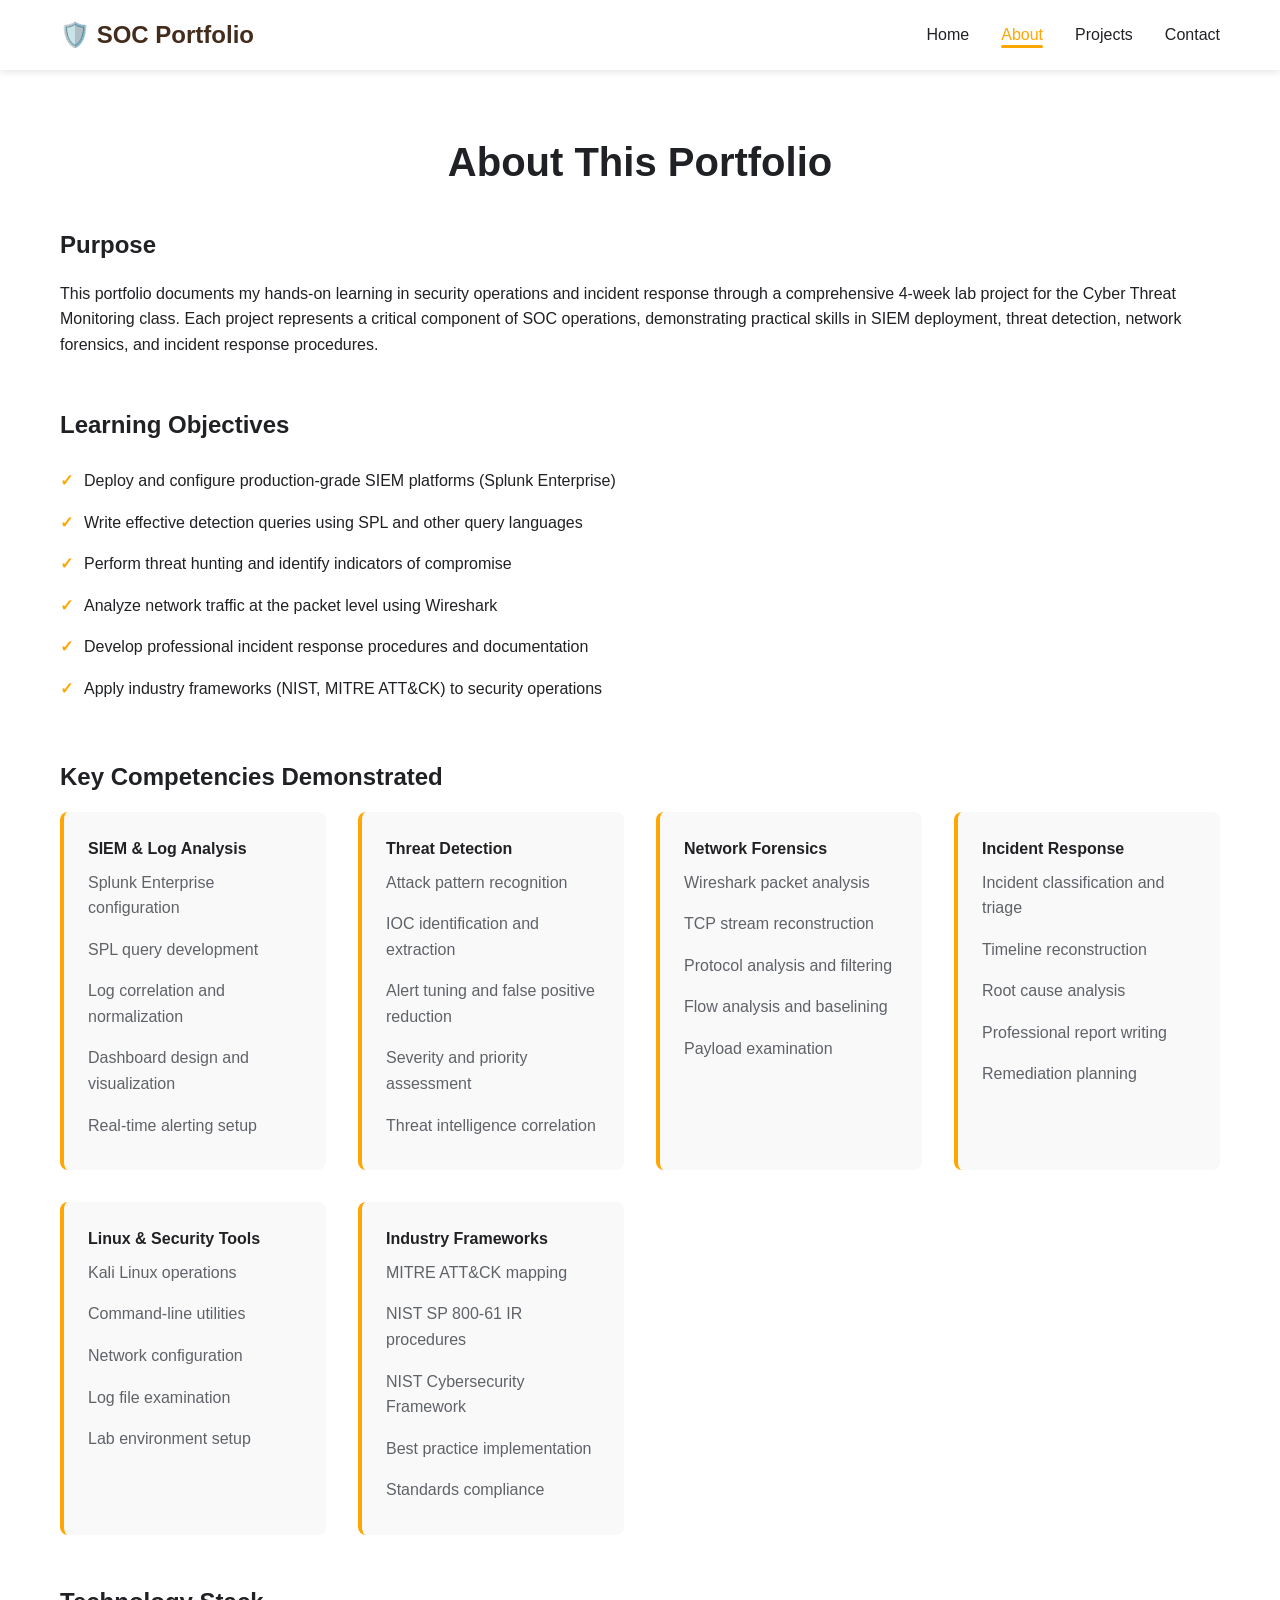
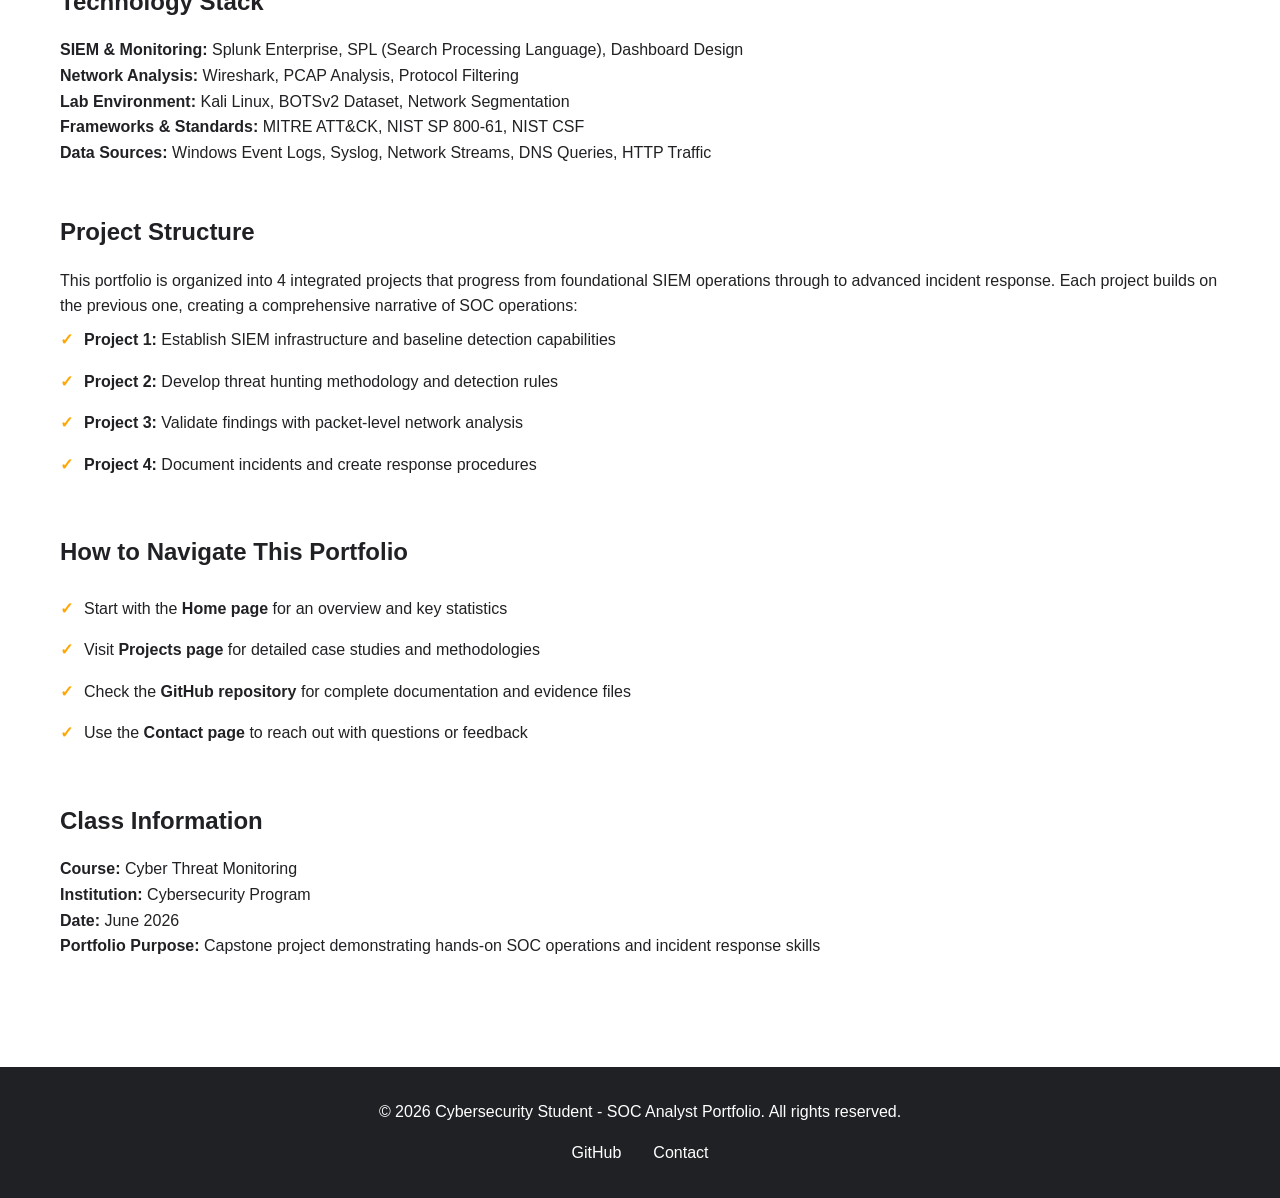
==== about.html @ 44a46570 "Add about.html with portfolio background and competencies" ====
<!DOCTYPE html>
<html lang="en">
<head>
    <meta charset="UTF-8">
    <meta name="viewport" content="width=device-width, initial-scale=1.0">
    <title>About - SOC Analyst Portfolio</title>
    <link rel="stylesheet" href="styles.css">
</head>
<body>
    <!-- Navigation -->
    <nav class="navbar">
        <div class="container">
            <div class="logo">🛡️ SOC Portfolio</div>
            <ul class="nav-links">
                <li><a href="index.html">Home</a></li>
                <li><a href="about.html" class="active">About</a></li>
                <li><a href="projects.html">Projects</a></li>
                <li><a href="contact.html">Contact</a></li>
            </ul>
        </div>
    </nav>

    <!-- About Section -->
    <section class="about-section">
        <div class="container">
            <h2>About This Portfolio</h2>
            <div class="about-content">
                <h3>Purpose</h3>
                <p>
                    This portfolio documents my hands-on learning in security operations and incident response through a comprehensive 4-week lab project for the Cyber Threat Monitoring class. Each project represents a critical component of SOC operations, demonstrating practical skills in SIEM deployment, threat detection, network forensics, and incident response procedures.
                </p>
            </div>

            <div class="about-content">
                <h3>Learning Objectives</h3>
                <div class="about-text">
                    <ul>
                        <li>Deploy and configure production-grade SIEM platforms (Splunk Enterprise)</li>
                        <li>Write effective detection queries using SPL and other query languages</li>
                        <li>Perform threat hunting and identify indicators of compromise</li>
                        <li>Analyze network traffic at the packet level using Wireshark</li>
                        <li>Develop professional incident response procedures and documentation</li>
                        <li>Apply industry frameworks (NIST, MITRE ATT&CK) to security operations</li>
                    </ul>
                </div>
            </div>

            <div class="about-content">
                <h3>Key Competencies Demonstrated</h3>
                <div class="skills-categories">
                    <div class="skill-category">
                        <h4>SIEM & Log Analysis</h4>
                        <ul>
                            <li>Splunk Enterprise configuration</li>
                            <li>SPL query development</li>
                            <li>Log correlation and normalization</li>
                            <li>Dashboard design and visualization</li>
                            <li>Real-time alerting setup</li>
                        </ul>
                    </div>

                    <div class="skill-category">
                        <h4>Threat Detection</h4>
                        <ul>
                            <li>Attack pattern recognition</li>
                            <li>IOC identification and extraction</li>
                            <li>Alert tuning and false positive reduction</li>
                            <li>Severity and priority assessment</li>
                            <li>Threat intelligence correlation</li>
                        </ul>
                    </div>

                    <div class="skill-category">
                        <h4>Network Forensics</h4>
                        <ul>
                            <li>Wireshark packet analysis</li>
                            <li>TCP stream reconstruction</li>
                            <li>Protocol analysis and filtering</li>
                            <li>Flow analysis and baselining</li>
                            <li>Payload examination</li>
                        </ul>
                    </div>

                    <div class="skill-category">
                        <h4>Incident Response</h4>
                        <ul>
                            <li>Incident classification and triage</li>
                            <li>Timeline reconstruction</li>
                            <li>Root cause analysis</li>
                            <li>Professional report writing</li>
                            <li>Remediation planning</li>
                        </ul>
                    </div>

                    <div class="skill-category">
                        <h4>Linux & Security Tools</h4>
                        <ul>
                            <li>Kali Linux operations</li>
                            <li>Command-line utilities</li>
                            <li>Network configuration</li>
                            <li>Log file examination</li>
                            <li>Lab environment setup</li>
                        </ul>
                    </div>

                    <div class="skill-category">
                        <h4>Industry Frameworks</h4>
                        <ul>
                            <li>MITRE ATT&CK mapping</li>
                            <li>NIST SP 800-61 IR procedures</li>
                            <li>NIST Cybersecurity Framework</li>
                            <li>Best practice implementation</li>
                            <li>Standards compliance</li>
                        </ul>
                    </div>
                </div>
            </div>

            <div class="about-content">
                <h3>Technology Stack</h3>
                <p><strong>SIEM & Monitoring:</strong> Splunk Enterprise, SPL (Search Processing Language), Dashboard Design</p>
                <p><strong>Network Analysis:</strong> Wireshark, PCAP Analysis, Protocol Filtering</p>
                <p><strong>Lab Environment:</strong> Kali Linux, BOTSv2 Dataset, Network Segmentation</p>
                <p><strong>Frameworks & Standards:</strong> MITRE ATT&CK, NIST SP 800-61, NIST CSF</p>
                <p><strong>Data Sources:</strong> Windows Event Logs, Syslog, Network Streams, DNS Queries, HTTP Traffic</p>
            </div>

            <div class="about-content">
                <h3>Project Structure</h3>
                <p>
                    This portfolio is organized into 4 integrated projects that progress from foundational SIEM operations through to advanced incident response. Each project builds on the previous one, creating a comprehensive narrative of SOC operations:
                </p>
                <div class="about-text">
                    <ul>
                        <li><strong>Project 1:</strong> Establish SIEM infrastructure and baseline detection capabilities</li>
                        <li><strong>Project 2:</strong> Develop threat hunting methodology and detection rules</li>
                        <li><strong>Project 3:</strong> Validate findings with packet-level network analysis</li>
                        <li><strong>Project 4:</strong> Document incidents and create response procedures</li>
                    </ul>
                </div>
            </div>

            <div class="about-content">
                <h3>How to Navigate This Portfolio</h3>
                <div class="about-text">
                    <ul>
                        <li>Start with the <strong>Home page</strong> for an overview and key statistics</li>
                        <li>Visit <strong>Projects page</strong> for detailed case studies and methodologies</li>
                        <li>Check the <strong>GitHub repository</strong> for complete documentation and evidence files</li>
                        <li>Use the <strong>Contact page</strong> to reach out with questions or feedback</li>
                    </ul>
                </div>
            </div>

            <div class="about-content">
                <h3>Class Information</h3>
                <p><strong>Course:</strong> Cyber Threat Monitoring</p>
                <p><strong>Institution:</strong> Cybersecurity Program</p>
                <p><strong>Date:</strong> June 2026</p>
                <p><strong>Portfolio Purpose:</strong> Capstone project demonstrating hands-on SOC operations and incident response skills</p>
            </div>
        </div>
    </section>

    <!-- Footer -->
    <footer class="footer">
        <div class="container">
            <p>&copy; 2026 Cybersecurity Student - SOC Analyst Portfolio. All rights reserved.</p>
            <div class="social-links">
                <a href="https://github.com/khearlbee" target="_blank">GitHub</a>
                <a href="contact.html">Contact</a>
            </div>
        </div>
    </footer>

    <script src="script.js"></script>
</body>
</html>
---- styles.css ----
/* General Styles */
* {
    margin: 0;
    padding: 0;
    box-sizing: border-box;
}

:root {
    --primary-color: #432c1c;
    --secondary-color: #ffa602;
    --accent-color: #ffa602;
    --dark-bg: #1f1f1f;
    --light-bg: #ffffff;
    --text-dark: #202124;
    --text-light: #5f6368;
    --border-color: #dadce0;
}

body {
    font-family: -apple-system, BlinkMacSystemFont, 'Segoe UI', Roboto, 'Helvetica Neue', Arial, sans-serif;
    line-height: 1.6;
    color: var(--text-dark);
    background-color: var(--light-bg);
}

html {
    scroll-behavior: smooth;
}

.container {
    max-width: 1200px;
    margin: 0 auto;
    padding: 0 20px;
}

/* Navigation Bar */
.navbar {
    background: var(--light-bg);
    box-shadow: 0 2px 8px rgba(0,0,0,0.1);
    position: sticky;
    top: 0;
    z-index: 100;
}

.navbar .container {
    display: flex;
    justify-content: space-between;
    align-items: center;
    padding: 1rem 20px;
}

.logo {
    font-size: 1.5rem;
    font-weight: 700;
    color: var(--primary-color);
}

.nav-links {
    display: flex;
    list-style: none;
    gap: 2rem;
}

.nav-links a {
    text-decoration: none;
    color: var(--text-dark);
    font-weight: 500;
    transition: color 0.3s ease;
    position: relative;
}

.nav-links a:hover,
.nav-links a.active {
    color: var(--secondary-color);
}

.nav-links a.active::after {
    content: '';
    position: absolute;
    bottom: -5px;
    left: 0;
    width: 100%;
    height: 3px;
    background: var(--secondary-color);
    border-radius: 2px;
}

/* Hero Section */
.hero {
    background: linear-gradient(135deg, #432c1c 0%, #2a1c0f 100%);
    color: white;
    padding: 100px 20px;
    text-align: center;
    margin-bottom: 60px;
}

.hero-content h1 {
    font-size: 3.5rem;
    margin-bottom: 1rem;
    font-weight: 700;
}

.tagline {
    font-size: 1.5rem;
    margin-bottom: 1rem;
    font-weight: 500;
    color: #ffa602;
}

.subtitle {
    font-size: 1.1rem;
    opacity: 0.95;
    margin-bottom: 2rem;
    max-width: 600px;
    margin-left: auto;
    margin-right: auto;
}

.hero-buttons {
    display: flex;
    gap: 1rem;
    justify-content: center;
    flex-wrap: wrap;
}

/* Buttons */
.btn {
    padding: 12px 30px;
    border-radius: 5px;
    text-decoration: none;
    font-weight: 600;
    transition: all 0.3s ease;
    border: 2px solid transparent;
    cursor: pointer;
    display: inline-block;
}

.btn-primary {
    background: var(--secondary-color);
    color: var(--primary-color);
}

.btn-primary:hover {
    background: #e68a00;
    transform: translateY(-2px);
    box-shadow: 0 4px 12px rgba(255, 166, 2, 0.3);
}

.btn-secondary {
    background: transparent;
    color: white;
    border: 2px solid white;
}

.btn-secondary:hover {
    background: white;
    color: var(--primary-color);
}

/* Sections */
section {
    padding: 60px 20px;
}

section h2 {
    font-size: 2.5rem;
    margin-bottom: 2rem;
    text-align: center;
    color: var(--text-dark);
}

section h3 {
    font-size: 1.5rem;
    margin-bottom: 1rem;
    color: var(--text-dark);
}

/* Skills Section */
.skills-preview,
.featured-projects {
    background: #f9f9f9;
}

.skills-grid,
.projects-grid {
    display: grid;
    grid-template-columns: repeat(auto-fit, minmax(250px, 1fr));
    gap: 2rem;
    margin-bottom: 2rem;
}

.skill-card,
.project-card {
    background: white;
    padding: 2rem;
    border-radius: 8px;
    box-shadow: 0 2px 8px rgba(0,0,0,0.1);
    transition: all 0.3s ease;
}

.skill-card:hover,
.project-card:hover {
    transform: translateY(-5px);
    box-shadow: 0 8px 16px rgba(0,0,0,0.15);
}

.skill-card h3,
.project-card h3 {
    color: var(--primary-color);
    margin-bottom: 0.5rem;
}

.project-card a {
    color: var(--secondary-color);
    text-decoration: none;
    font-weight: 600;
    display: inline-block;
    margin-top: 1rem;
    transition: color 0.3s ease;
}

.project-card a:hover {
    color: var(--primary-color);
}

/* Stats Section */
.stats-section {
    padding: 60px 20px;
    background: linear-gradient(135deg, #432c1c 0%, #2a1c0f 100%);
    color: white;
}

.stats-section h2 {
    color: white;
}

.stats-grid {
    display: grid;
    grid-template-columns: repeat(auto-fit, minmax(200px, 1fr));
    gap: 2rem;
    margin-top: 2rem;
}

.stat-card {
    background: rgba(255, 166, 2, 0.1);
    padding: 2rem;
    border-radius: 8px;
    text-align: center;
    border: 2px solid var(--secondary-color);
}

.stat-number {
    font-size: 2.5rem;
    font-weight: 700;
    margin-bottom: 0.5rem;
    color: var(--secondary-color);
}

.stat-label {
    font-size: 1rem;
    opacity: 0.9;
}

/* Tools Section */
.tools-section {
    padding: 60px 20px;
    background: #f9f9f9;
}

.tools-list {
    display: grid;
    grid-template-columns: repeat(auto-fit, minmax(200px, 1fr));
    gap: 2rem;
}

.tool-group h4 {
    color: var(--primary-color);
    margin-bottom: 1rem;
}

.tool-tag {
    display: inline-block;
    background: white;
    border: 2px solid var(--secondary-color);
    color: var(--primary-color);
    padding: 0.5rem 1rem;
    border-radius: 20px;
    font-size: 0.9rem;
    margin: 0.25rem;
    transition: all 0.3s ease;
    font-weight: 500;
}

.tool-tag:hover {
    background: var(--secondary-color);
    color: white;
    border-color: var(--secondary-color);
}

/* CTA Section */
.cta {
    background: linear-gradient(135deg, #432c1c 0%, #2a1c0f 100%);
    color: white;
    text-align: center;
}

.cta h2 {
    color: white;
    margin-bottom: 1rem;
}

.cta p {
    font-size: 1.1rem;
    margin-bottom: 2rem;
    opacity: 0.95;
}

/* Footer */
.footer {
    background: var(--text-dark);
    color: white;
    text-align: center;
    padding: 2rem;
}

.footer .container {
    display: flex;
    flex-direction: column;
    gap: 1rem;
}

.social-links {
    display: flex;
    gap: 2rem;
    justify-content: center;
}

.social-links a {
    color: white;
    text-decoration: none;
    transition: color 0.3s ease;
}

.social-links a:hover {
    color: var(--secondary-color);
}

/* About Page */
.about-section {
    padding: 60px 20px;
}

.about-content {
    margin-bottom: 3rem;
}

.about-text ul {
    list-style: none;
    padding-left: 0;
}

.about-text li {
    padding: 0.5rem 0;
    padding-left: 1.5rem;
    position: relative;
}

.about-text li::before {
    content: "✓";
    position: absolute;
    left: 0;
    color: var(--secondary-color);
    font-weight: bold;
}

.skills-categories {
    display: grid;
    grid-template-columns: repeat(auto-fit, minmax(250px, 1fr));
    gap: 2rem;
    margin-bottom: 3rem;
}

.skill-category {
    background: #f9f9f9;
    padding: 1.5rem;
    border-radius: 8px;
    border-left: 4px solid var(--secondary-color);
}

.skill-category ul {
    list-style: none;
    padding-left: 0;
}

.skill-category li {
    padding: 0.5rem 0;
    color: var(--text-light);
}

/* Projects Page */
.projects-section {
    padding: 60px 20px;
}

.section-intro {
    text-align: center;
    font-size: 1.1rem;
    color: var(--text-light);
    margin-bottom: 3rem;
}

.projects-detailed {
    display: flex;
    flex-direction: column;
    gap: 2rem;
}

.project-detail {
    background: white;
    border: 2px solid var(--secondary-color);
    border-radius: 8px;
    padding: 2rem;
    box-shadow: 0 2px 8px rgba(0,0,0,0.08);
    transition: all 0.3s ease;
}

.project-detail:hover {
    box-shadow: 0 8px 16px rgba(0,0,0,0.12);
}

.project-header {
    display: flex;
    justify-content: space-between;
    align-items: center;
    margin-bottom: 1rem;
    border-bottom: 2px solid var(--secondary-color);
    padding-bottom: 1rem;
}

.project-header h2 {
    font-size: 1.8rem;
    margin: 0;
    color: var(--primary-color);
}

.project-date {
    background: var(--secondary-color);
    color: var(--primary-color);
    padding: 0.5rem 1rem;
    border-radius: 20px;
    font-size: 0.9rem;
    font-weight: 600;
}

.project-description {
    font-size: 1.1rem;
    color: var(--text-light);
    margin-bottom: 1.5rem;
    line-height: 1.8;
}

.project-details h4 {
    color: var(--primary-color);
    margin-top: 1.5rem;
    margin-bottom: 0.5rem;
}

.project-details ul {
    list-style: none;
    padding-left: 1rem;
    margin-bottom: 1.5rem;
}

.project-details li {
    padding: 0.5rem 0;
    padding-left: 1.5rem;
    position: relative;
    color: var(--text-light);
}

.project-details li::before {
    content: "→";
    position: absolute;
    left: 0;
    color: var(--secondary-color);
    font-weight: bold;
}

.tech-tags {
    display: flex;
    flex-wrap: wrap;
    gap: 0.5rem;
}

.tag {
    background: #ffe8cc;
    color: var(--primary-color);
    padding: 0.4rem 0.8rem;
    border-radius: 20px;
    font-size: 0.9rem;
    font-weight: 600;
}

/* Contact Page */
.contact-section h1 {
    font-size: 2.5rem;
    margin-bottom: 1rem;
}

.contact-content {
    display: grid;
    grid-template-columns: 1fr 1fr;
    gap: 3rem;
    margin-bottom: 3rem;
}

.contact-info h2,
.contact-form-container h2 {
    font-size: 1.5rem;
    margin-bottom: 2rem;
    color: var(--primary-color);
}

.contact-method {
    margin-bottom: 2rem;
    padding-bottom: 2rem;
    border-bottom: 1px solid var(--border-color);
}

.contact-method h3 {
    color: var(--secondary-color);
    margin-bottom: 0.5rem;
}

.contact-method p {
    margin: 0.5rem 0;
}

.contact-method a {
    color: var(--secondary-color);
    text-decoration: none;
}

.contact-method a:hover {
    text-decoration: underline;
}

.note {
    font-size: 0.9rem;
    color: var(--text-light);
    font-style: italic;
}

/* Contact Form */
.contact-form {
    background: #f9f9f9;
    padding: 2rem;
    border-radius: 8px;
}

.form-group {
    margin-bottom: 1.5rem;
}

.form-group label {
    display: block;
    margin-bottom: 0.5rem;
    font-weight: 600;
    color: var(--primary-color);
}

.form-group input,
.form-group textarea {
    width: 100%;
    padding: 0.8rem;
    border: 2px solid var(--border-color);
    border-radius: 5px;
    font-family: inherit;
    font-size: 1rem;
}

.form-group input:focus,
.form-group textarea:focus {
    outline: none;
    border-color: var(--secondary-color);
    box-shadow: 0 0 0 3px rgba(255, 166, 2, 0.1);
}

.form-note {
    font-size: 0.9rem;
    color: var(--text-light);
    margin-top: 1rem;
}

/* Responsive Design */
@media (max-width: 768px) {
    .hero-content h1 {
        font-size: 2.5rem;
    }

    .tagline {
        font-size: 1.2rem;
    }

    .nav-links {
        gap: 1rem;
        font-size: 0.9rem;
    }

    .contact-content {
        grid-template-columns: 1fr;
    }

    .project-header {
        flex-direction: column;
        align-items: flex-start;
        gap: 1rem;
    }

    section h2 {
        font-size: 2rem;
    }

    .skills-grid,
    .projects-grid {
        grid-template-columns: 1fr;
    }

    .hero-buttons {
        flex-direction: column;
    }

    .btn {
        width: 100%;
        text-align: center;
    }

    .stat-card {
        padding: 1.5rem;
    }

    .stat-number {
        font-size: 2rem;
    }
}
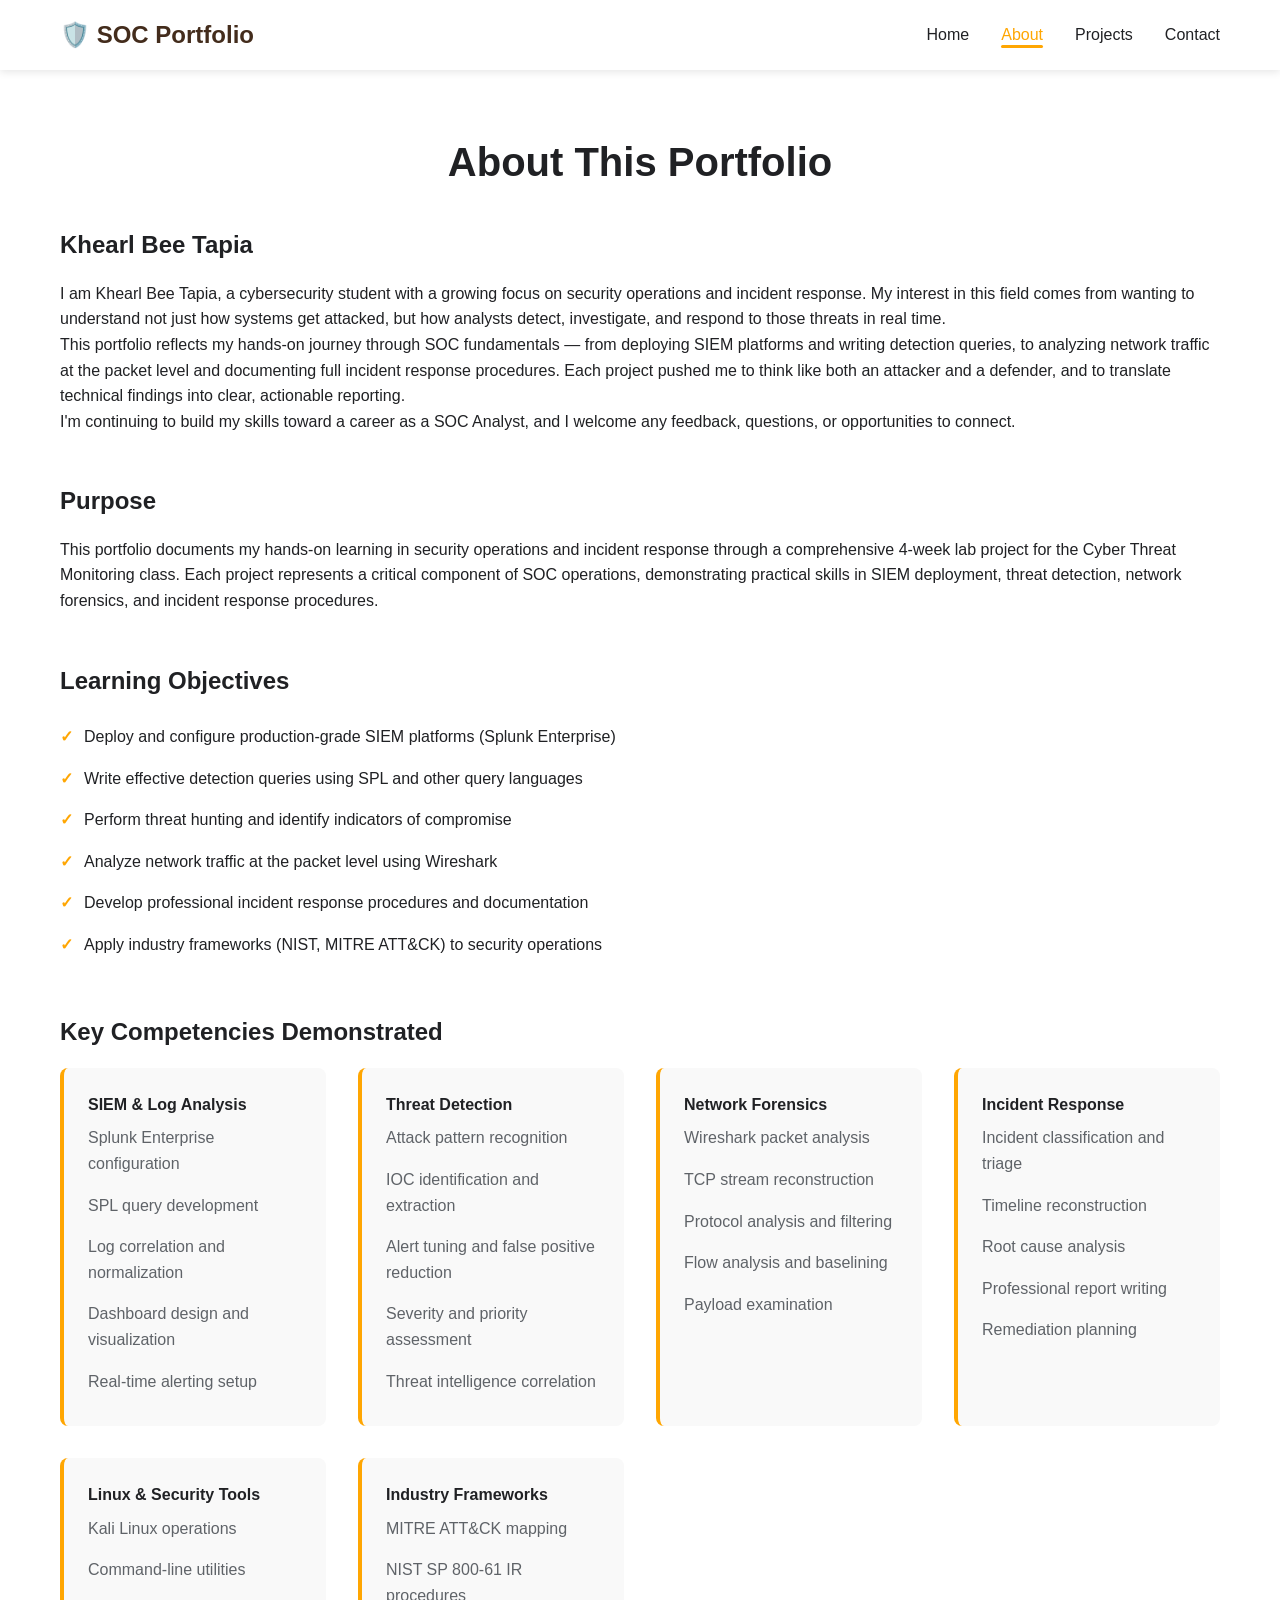
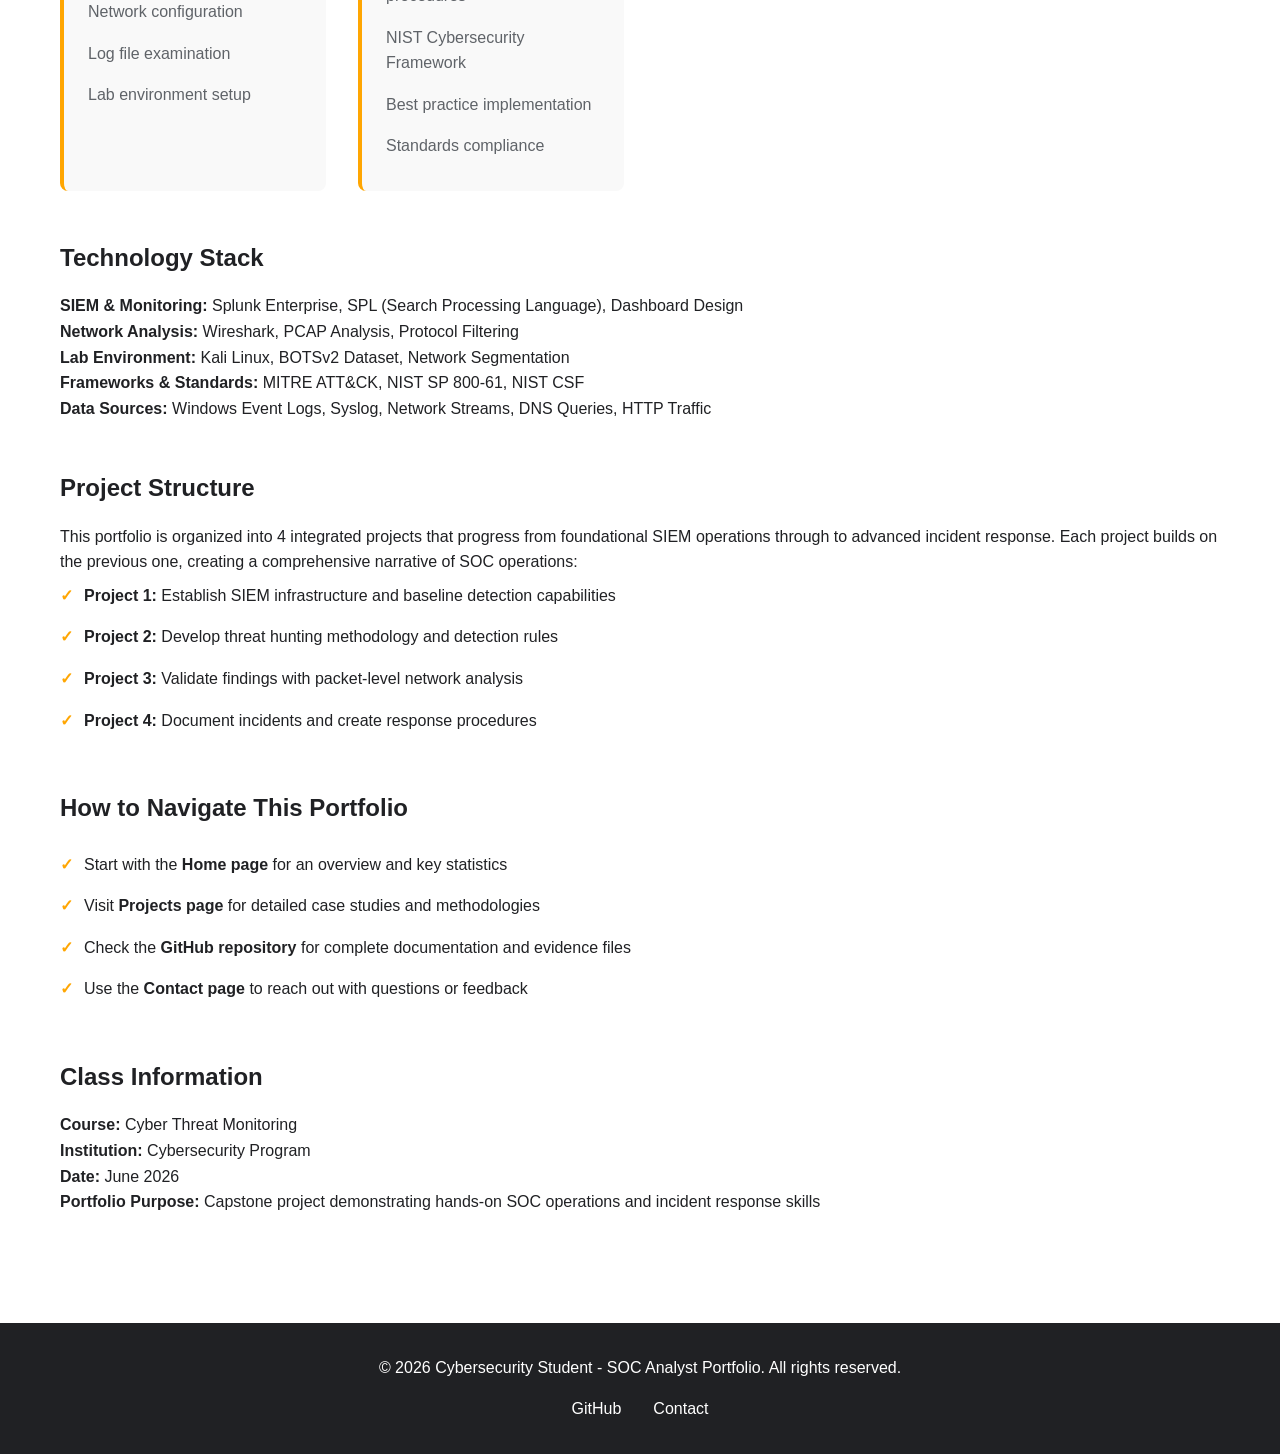
==== commit 9c6861d6: "Update about.html" ====
--- a/about.html
+++ b/about.html
@@ -23,9 +23,23 @@
     <!-- About Section -->
     <section class="about-section">
         <div class="container">
-            <h2>About This Portfolio</h2>
-            <div class="about-content">
-                <h3>Purpose</h3>
+           <h2>About This Portfolio</h2>
+
+<div class="about-content">
+<h3>Khearl Bee Tapia</h3>
+<p>
+I am Khearl Bee Tapia, a cybersecurity student with a growing focus on security operations and incident response. My interest in this field comes from wanting to understand not just how systems get attacked, but how analysts detect, investigate, and respond to those threats in real time.
+</p>
+<p>
+This portfolio reflects my hands-on journey through SOC fundamentals — from deploying SIEM platforms and writing detection queries, to analyzing network traffic at the packet level and documenting full incident response procedures. Each project pushed me to think like both an attacker and a defender, and to translate technical findings into clear, actionable reporting.
+</p>
+<p>
+I'm continuing to build my skills toward a career as a SOC Analyst, and I welcome any feedback, questions, or opportunities to connect.
+</p>
+</div>
+
+<div class="about-content">
+<h3>Purpose</h3>
                 <p>
                     This portfolio documents my hands-on learning in security operations and incident response through a comprehensive 4-week lab project for the Cyber Threat Monitoring class. Each project represents a critical component of SOC operations, demonstrating practical skills in SIEM deployment, threat detection, network forensics, and incident response procedures.
                 </p>
